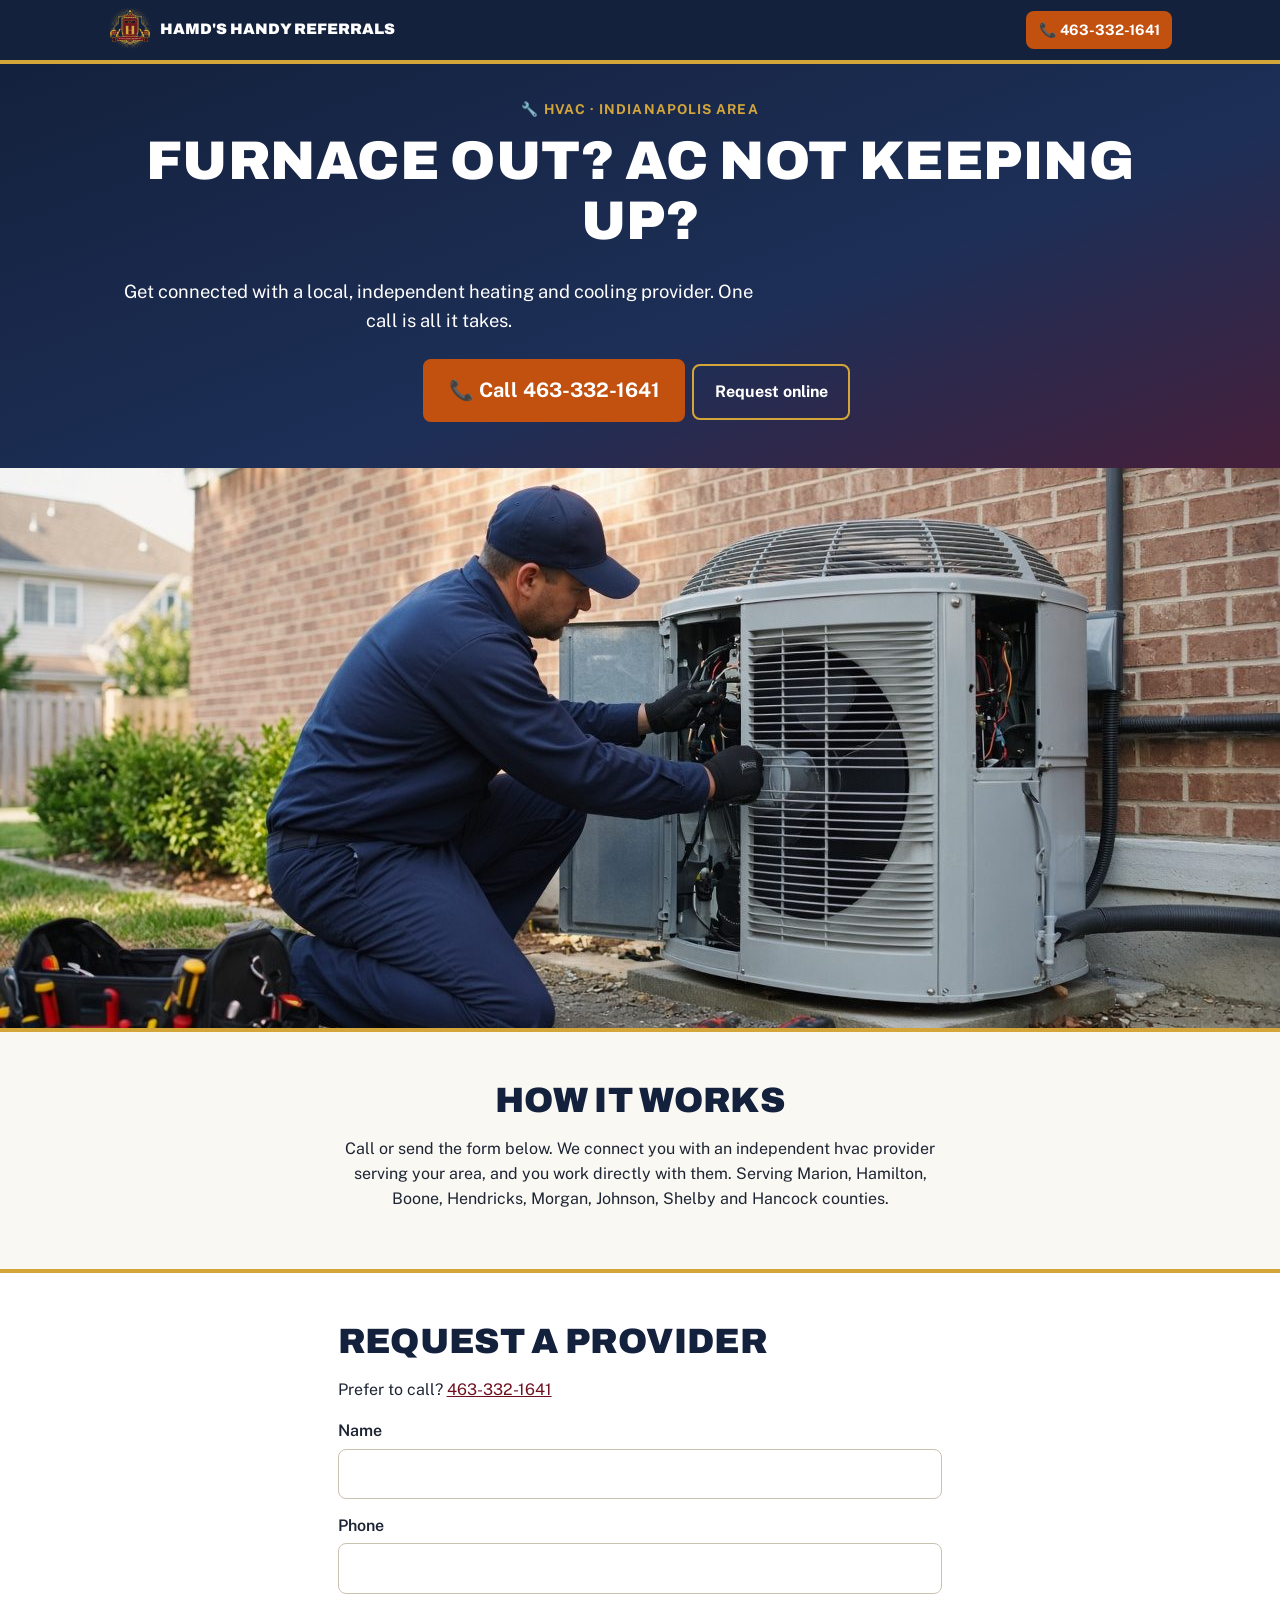
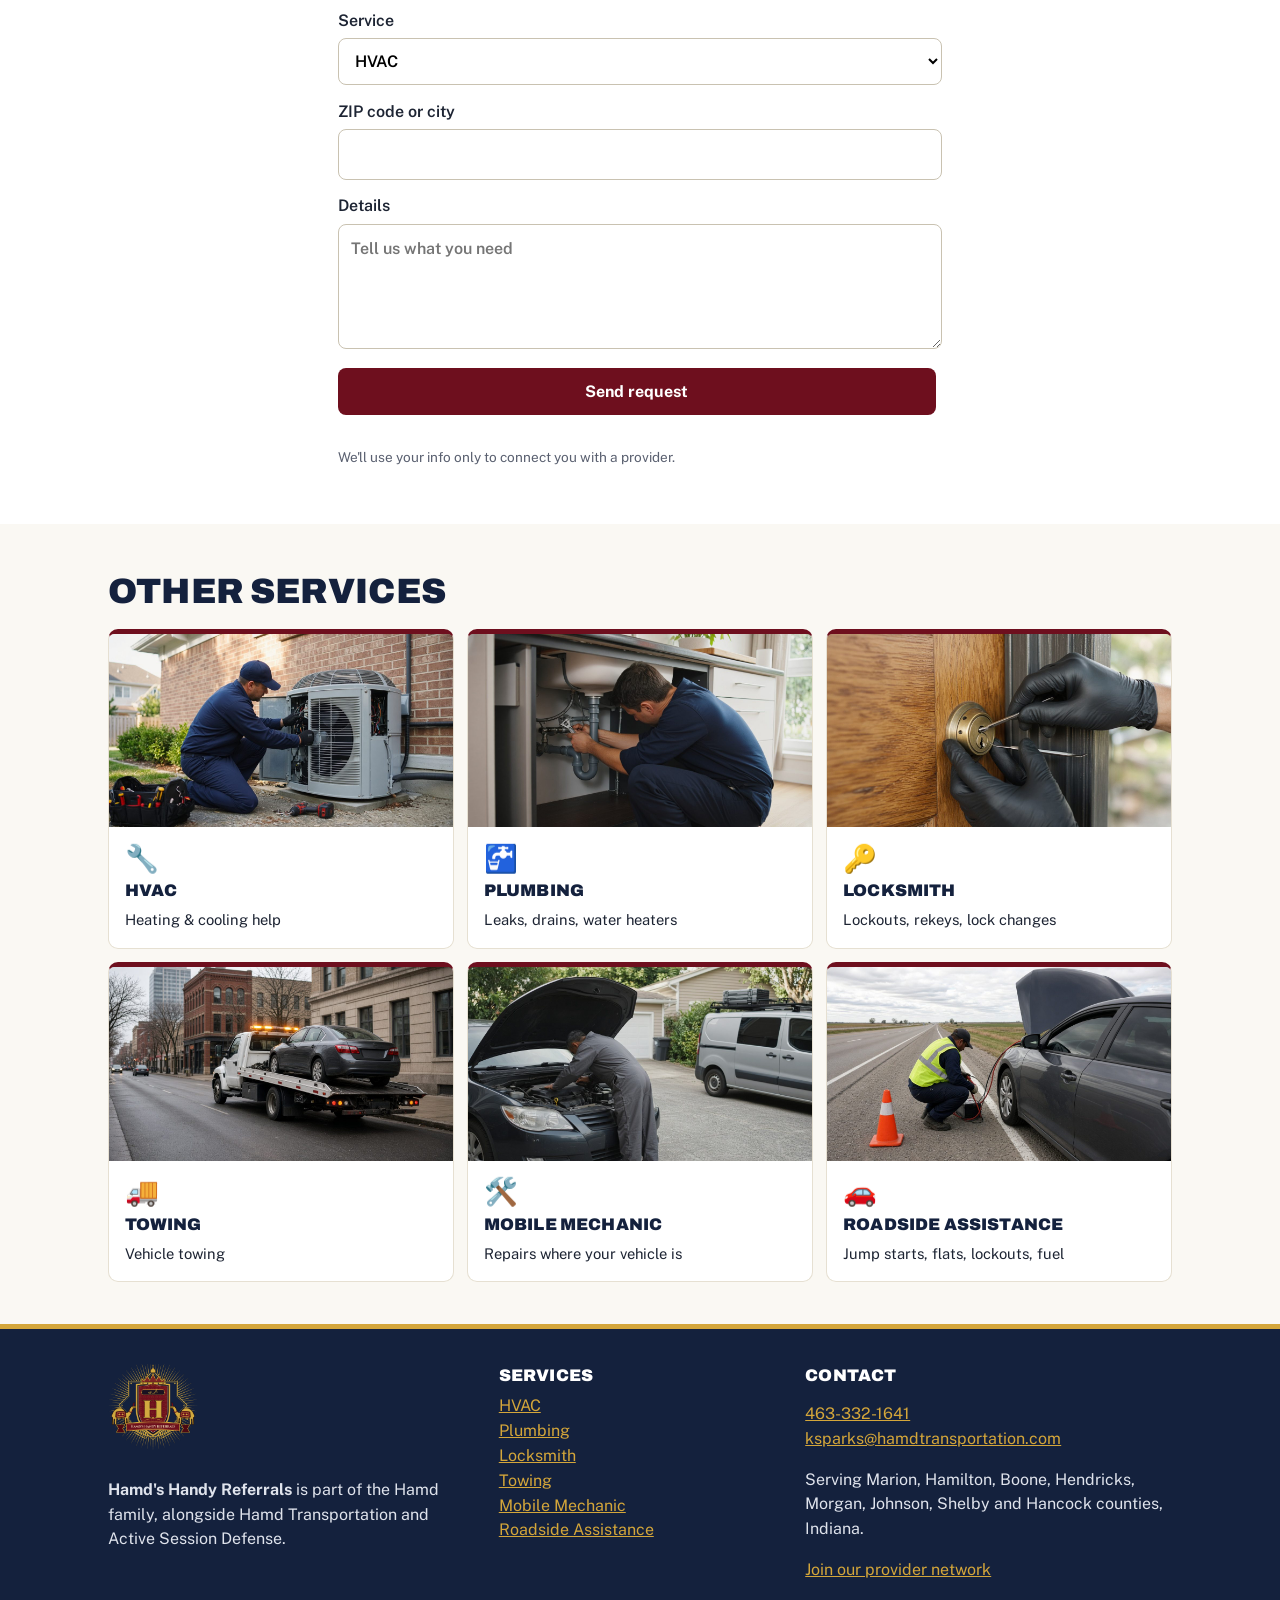
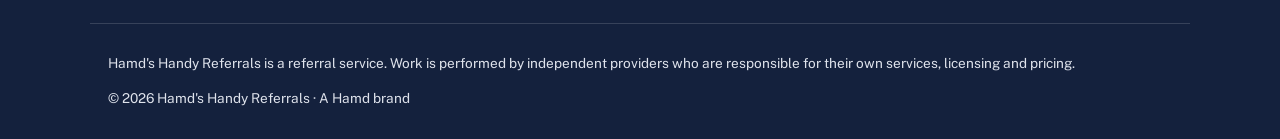
==== hvac.html @ c4eccbf1 "Hamd's Handy Referrals landing pages" ====
<!doctype html><html lang="en"><head><meta charset="utf-8"><meta name="viewport" content="width=device-width,initial-scale=1">
<title>HVAC Referrals in Indianapolis | Hamd's Handy Referrals</title><meta name="description" content="Furnace out? AC not keeping up? Get connected with a local, independent heating and cooling provider.">
<link rel="icon" href="assets/favicon.png"><link rel="preconnect" href="https://fonts.googleapis.com"><link rel="preconnect" href="https://fonts.gstatic.com" crossorigin>
<link href="https://fonts.googleapis.com/css2?family=Archivo:wght@800;900&family=Public+Sans:wght@400;600;700&display=swap" rel="stylesheet">
<link rel="stylesheet" href="styles.css"></head><body>
<header class="top"><div class="wrap bar"><a class="brand" href="index.html"><img src="assets/crest.png" alt="" width="44" height="44"><span>Hamd's Handy Referrals</span></a>
<a class="btn btn-call sm" href="tel:4633321641">📞 463-332-1641</a></div></header><main>
<section class="hero sm"><div class="wrap center"><p class="eyebrow">🔧 HVAC &middot; Indianapolis area</p><h1>Furnace out? AC not keeping up?</h1><p class="lead">Get connected with a local, independent heating and cooling provider. One call is all it takes.</p>
<a class="btn btn-call big" href="tel:4633321641">📞 Call 463-332-1641</a><a class="btn btn-ghost" href="#request">Request online</a></div></section>
<figure class="hero-img"><img src="assets/hero_hvac.jpg" alt="HVAC technician servicing an outdoor air conditioning unit" width="1280" height="720" loading="eager"></figure>
<section class="sec"><div class="wrap narrow center"><h2>How it works</h2><p>Call or send the form below. We connect you with an independent hvac provider serving your area, and you work directly with them. Serving Marion, Hamilton, Boone, Hendricks, Morgan, Johnson, Shelby and Hancock counties.</p></div></section>
<section class="sec alt" id="request"><div class="wrap narrow"><h2>Request a provider</h2><p>Prefer to call? <a href="tel:4633321641">463-332-1641</a></p>
<!-- Form delivered by FormSubmit to ksparks@hamdtransportation.com. First submission triggers a one-time activation email. -->
<form class="form" action="https://formsubmit.co/ksparks@hamdtransportation.com" method="POST">
<input type="hidden" name="_subject" value="New customer request - Hamd's Handy Referrals">
<input type="hidden" name="_next" value="https://referrals.hamdtransportation.com/thanks.html">
<input type="hidden" name="_template" value="table">
<label>Name<input name="name" required autocomplete="name"></label>
<label>Phone<input name="phone" type="tel" required autocomplete="tel"></label>
<label>Service<select name="service" required><option value="">Choose a service</option><option selected>HVAC</option><option>Plumbing</option><option>Locksmith</option><option>Towing</option><option>Mobile Mechanic</option><option>Roadside Assistance</option></select></label>
<label>ZIP code or city<input name="location" required autocomplete="postal-code"></label>
<label>Details<textarea name="details" rows="4" placeholder="Tell us what you need"></textarea></label>
<button class="btn btn-main" type="submit">Send request</button>
<p class="small">We'll use your info only to connect you with a provider.</p></form></div></section><section class="sec"><div class="wrap"><h2>Other services</h2><div class="cards"><a class="card" href="hvac.html"><img class="thumb" src="assets/hero_hvac.jpg" alt="HVAC technician servicing an outdoor air conditioning unit" width="1280" height="720" loading="lazy"><span class="ic">🔧</span><h3>HVAC</h3><p>Heating & cooling help</p></a><a class="card" href="plumbing.html"><img class="thumb" src="assets/hero_plumbing.jpg" alt="Plumber repairing pipes under a kitchen sink" width="1280" height="720" loading="lazy"><span class="ic">🚰</span><h3>Plumbing</h3><p>Leaks, drains, water heaters</p></a><a class="card" href="locksmith.html"><img class="thumb" src="assets/hero_locksmith.jpg" alt="Locksmith working on a residential door lock" width="1280" height="720" loading="lazy"><span class="ic">🔑</span><h3>Locksmith</h3><p>Lockouts, rekeys, lock changes</p></a><a class="card" href="towing.html"><img class="thumb" src="assets/hero_towing.jpg" alt="Tow truck loading a car on a city street" width="1280" height="720" loading="lazy"><span class="ic">🚚</span><h3>Towing</h3><p>Vehicle towing</p></a><a class="card" href="mobile-mechanic.html"><img class="thumb" src="assets/hero_mobile_mechanic.jpg" alt="Mobile mechanic repairing a car in a driveway" width="1280" height="720" loading="lazy"><span class="ic">🛠️</span><h3>Mobile Mechanic</h3><p>Repairs where your vehicle is</p></a><a class="card" href="roadside.html"><img class="thumb" src="assets/hero_roadside.jpg" alt="Roadside assistance jump-starting a car on a highway shoulder" width="1280" height="720" loading="lazy"><span class="ic">🚗</span><h3>Roadside Assistance</h3><p>Jump starts, flats, lockouts, fuel</p></a></div></div></section></main><footer class="foot"><div class="wrap fgrid">
<div><img src="assets/crest.png" alt="Hamd's Handy Referrals crest" width="90" height="90" loading="lazy"><p><strong>Hamd's Handy Referrals</strong> is part of the Hamd family, alongside Hamd Transportation and Active Session Defense.</p></div>
<div><h3>Services</h3><ul><li><a href="hvac.html">HVAC</a></li><li><a href="plumbing.html">Plumbing</a></li><li><a href="locksmith.html">Locksmith</a></li><li><a href="towing.html">Towing</a></li><li><a href="mobile-mechanic.html">Mobile Mechanic</a></li><li><a href="roadside.html">Roadside Assistance</a></li></ul></div>
<div><h3>Contact</h3><p><a href="tel:4633321641">463-332-1641</a><br><a href="mailto:ksparks@hamdtransportation.com">ksparks@hamdtransportation.com</a></p><p>Serving Marion, Hamilton, Boone, Hendricks, Morgan, Johnson, Shelby and Hancock counties, Indiana.</p><p><a href="providers.html">Join our provider network</a></p></div></div>
<div class="wrap disc"><p>Hamd's Handy Referrals is a referral service. Work is performed by independent providers who are responsible for their own services, licensing and pricing.</p><p>&copy; 2026 Hamd's Handy Referrals &middot; A Hamd brand</p></div></footer></body></html>
---- styles.css ----
:root{--navy:#14213D;--maroon:#6E0F1E;--gold:#D4A63A;--orange:#C2510F;--ink:#1d2433;--bg:#faf8f3}
*{box-sizing:border-box}body{margin:0;font-family:'Public Sans',system-ui,sans-serif;color:var(--ink);background:var(--bg);line-height:1.55}
img{max-width:100%;height:auto}a{color:var(--maroon)}
h1,h2,h3{font-family:'Archivo',Impact,sans-serif;font-weight:900;text-transform:uppercase;line-height:1.1;margin:.2em 0 .5em;letter-spacing:.01em}
h1{font-size:clamp(2rem,7vw,3.4rem)}h2{font-size:clamp(1.5rem,5vw,2.2rem);color:var(--navy)}h3{font-size:1.05rem}
.wrap{max-width:1100px;margin:0 auto;padding:0 1.1rem}.narrow{max-width:640px}.center{text-align:center}
.top{background:var(--navy);border-bottom:4px solid var(--gold);position:sticky;top:0;z-index:5}
.bar{display:flex;align-items:center;justify-content:space-between;gap:.6rem;padding:.5rem 1.1rem}
.brand{display:flex;align-items:center;gap:.5rem;color:#fff;text-decoration:none;font-family:'Archivo',sans-serif;font-weight:900;text-transform:uppercase;font-size:.95rem}
.btn{display:inline-block;font-weight:700;text-decoration:none;border-radius:8px;padding:.85rem 1.3rem;border:0;cursor:pointer;font-size:1rem;margin:.3rem .4rem .3rem 0;font-family:inherit}
.btn-call{background:var(--orange);color:#fff}.btn-call:hover{background:#a5440c}.btn-call.sm{padding:.5rem .8rem;font-size:.9rem;margin:0;white-space:nowrap}
.btn-call.big{font-size:1.25rem;padding:1rem 1.6rem}
.btn-main{background:var(--maroon);color:#fff}.btn-ghost{background:transparent;color:#fff;border:2px solid var(--gold)}
.hero{background:linear-gradient(160deg,var(--navy) 0%,#1d2f57 60%,var(--maroon) 140%);color:#fff;padding:2.2rem 0 2.6rem}
.hero h1{color:#fff}.hgrid{display:grid;gap:1.2rem;text-align:center;justify-items:center}.crest{width:210px}
.eyebrow{color:var(--gold);font-weight:700;text-transform:uppercase;letter-spacing:.08em;font-size:.85rem;margin:0}
.lead{font-size:1.15rem;max-width:36em;margin:0 auto 1.2rem}
.sec{padding:2.6rem 0}.alt{background:#fff;border-top:4px solid var(--gold)}.navy{background:var(--navy);color:#fff}.navy h2{color:var(--gold)}
.cta{background:var(--maroon);color:#fff}.cta h2{color:#fff}.cta .btn-main{background:var(--gold);color:var(--navy)}
.cards{display:grid;grid-template-columns:repeat(2,1fr);gap:.8rem}
.card{background:#fff;border:1px solid #e6e0d2;border-top:5px solid var(--maroon);border-radius:10px;padding:1rem;text-decoration:none;color:var(--ink)}
a.card:hover{border-top-color:var(--orange);box-shadow:0 4px 14px rgba(0,0,0,.08)}.card h3{color:var(--navy)}.card p{margin:0;font-size:.92rem}.ic{font-size:1.7rem}
.perks{grid-template-columns:1fr;margin-bottom:1.2rem}
.steps{list-style:none;padding:0;display:grid;gap:1rem;margin:0}.steps li{background:rgba(255,255,255,.06);border-left:4px solid var(--gold);padding:1rem;border-radius:8px}
.steps span{display:inline-grid;place-items:center;width:2.2rem;height:2.2rem;border-radius:50%;background:var(--orange);font-weight:900;font-family:'Archivo'}.steps p{margin:0}
.form{display:grid;gap:.9rem}.form label{display:grid;gap:.3rem;font-weight:600}
.form input,.form select,.form textarea{font:inherit;padding:.75rem;border:1.5px solid #c9c2b1;border-radius:8px;background:#fff;width:100%}
.form input:focus,.form select:focus,.form textarea:focus{outline:3px solid var(--gold);border-color:var(--navy)}.small{font-size:.85rem;color:#5a6070}
.foot{background:var(--navy);color:#dfe3ec;padding:2.2rem 0 1rem;border-top:5px solid var(--gold)}.foot a{color:var(--gold)}.foot h3{color:#fff}
.fgrid{display:grid;gap:1.5rem}.foot ul{list-style:none;padding:0;margin:0}.disc{border-top:1px solid rgba(255,255,255,.15);margin-top:1.5rem;padding-top:1rem;font-size:.85rem}
@media(max-width:420px){.brand span{font-size:.8rem}}
@media(min-width:760px){.hgrid{grid-template-columns:320px 1fr;text-align:left;justify-items:start}.crest{width:300px}.lead{margin-left:0}
.cards{grid-template-columns:repeat(3,1fr)}.perks{grid-template-columns:repeat(4,1fr)}.steps{grid-template-columns:repeat(3,1fr)}.fgrid{grid-template-columns:1.3fr 1fr 1.3fr}}
.hero-img{margin:0;background:var(--navy);border-bottom:4px solid var(--gold)}.hero-img img{display:block;width:100%;max-width:1280px;margin:0 auto;aspect-ratio:16/7;object-fit:cover}
@media(max-width:640px){.hero-img img{aspect-ratio:4/3}}
.card .thumb{display:block;width:calc(100% + 2rem);max-width:none;margin:-1rem -1rem .6rem;aspect-ratio:16/9;object-fit:cover;border-radius:5px 5px 0 0}
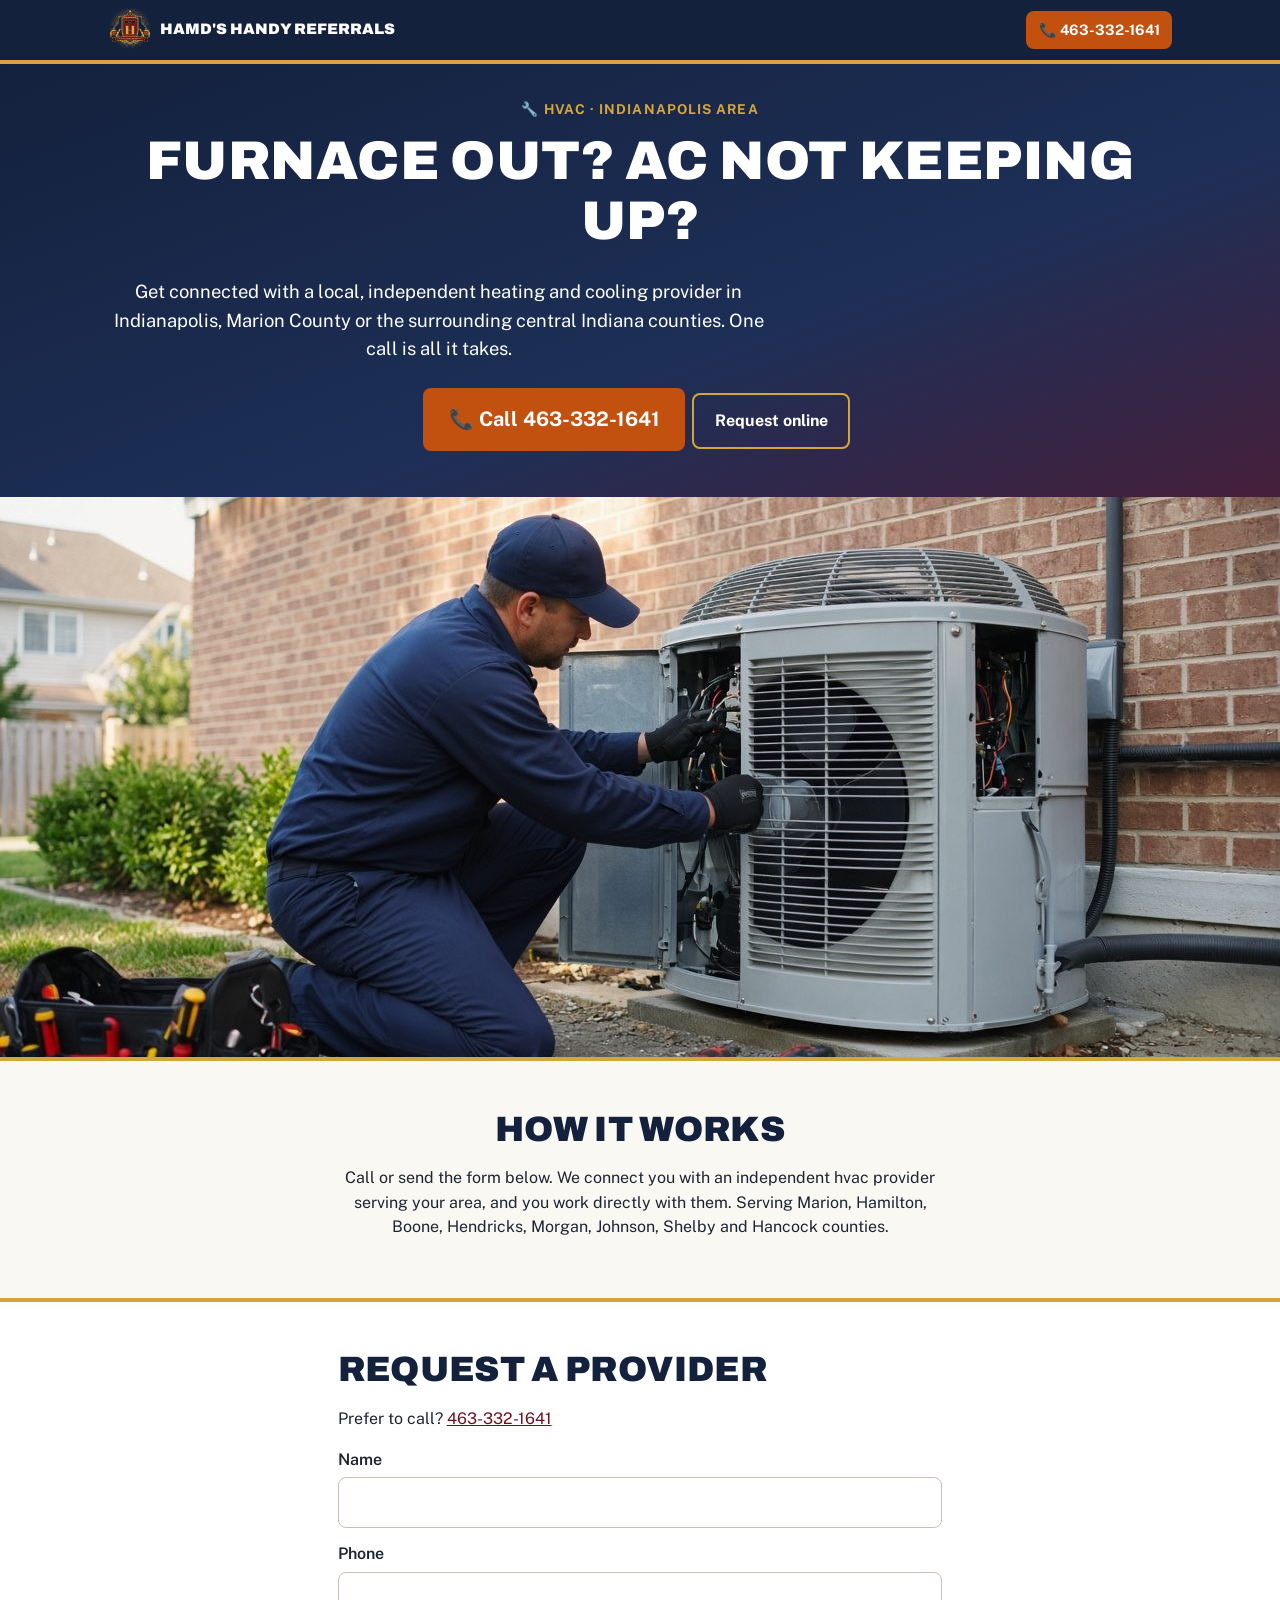
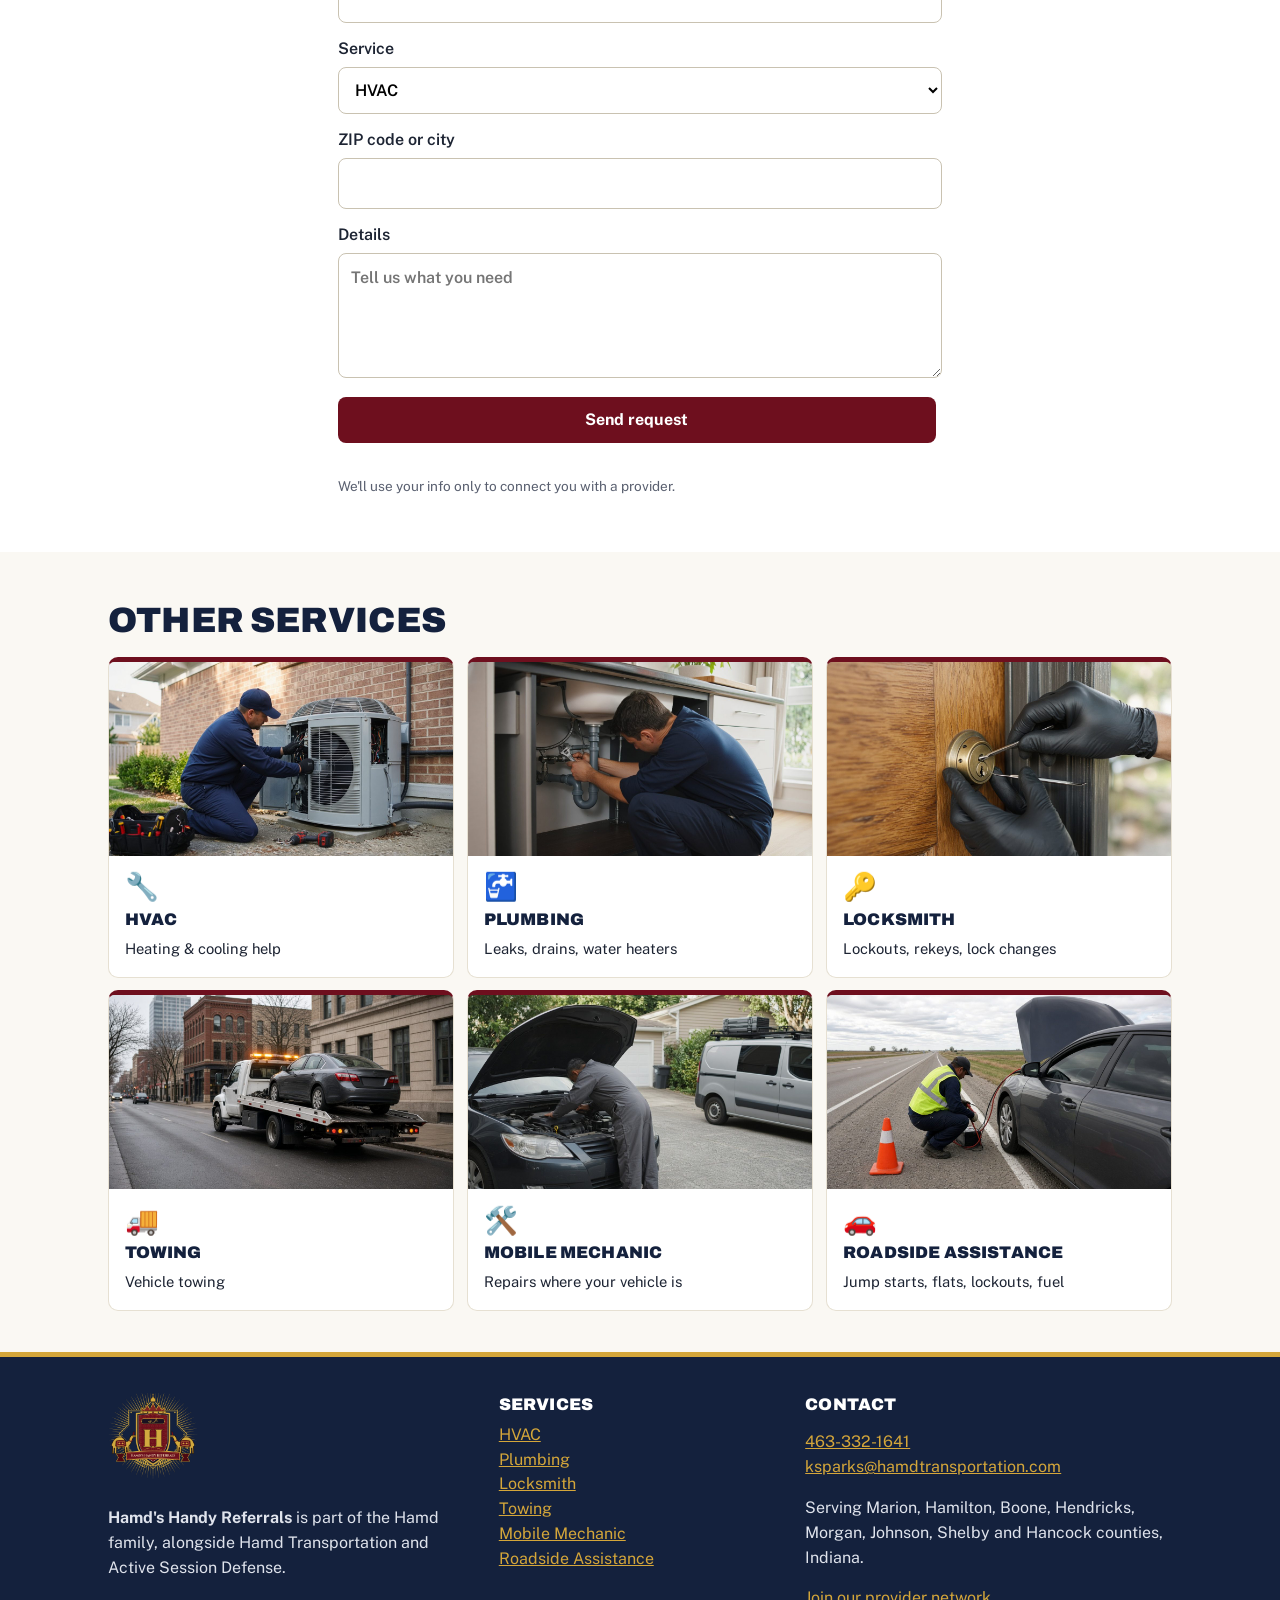
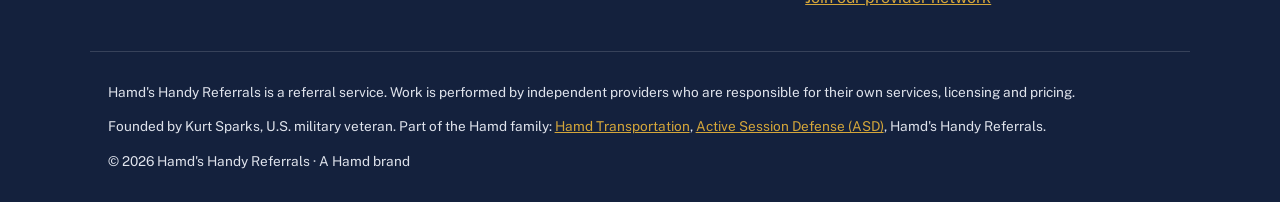
==== commit 8b80d552: "On-site SEO: titles, meta, canonical, OG, JSON-LD, family footer, sitemap, robots" ====
--- a/hvac.html
+++ b/hvac.html
@@ -1,11 +1,112 @@
 <!doctype html><html lang="en"><head><meta charset="utf-8"><meta name="viewport" content="width=device-width,initial-scale=1">
-<title>HVAC Referrals in Indianapolis | Hamd's Handy Referrals</title><meta name="description" content="Furnace out? AC not keeping up? Get connected with a local, independent heating and cooling provider.">
-<link rel="icon" href="assets/favicon.png"><link rel="preconnect" href="https://fonts.googleapis.com"><link rel="preconnect" href="https://fonts.gstatic.com" crossorigin>
+
+<!--seo--><title>HVAC &amp; Furnace Repair Referrals in Indianapolis | Hamd's Handy Referrals</title><meta name="description" content="Furnace out or AC not keeping up? Hamd&#x27;s Handy Referrals connects you with a local, independent heating and cooling provider in Indianapolis and Marion County."><link rel="canonical" href="https://referrals.hamdtransportation.com/hvac.html"><meta property="og:type" content="website"><meta property="og:site_name" content="Hamd&#x27;s Handy Referrals"><meta property="og:title" content="HVAC &amp; Furnace Repair Referrals in Indianapolis | Hamd&#x27;s Handy Referrals"><meta property="og:description" content="Furnace out or AC not keeping up? Hamd&#x27;s Handy Referrals connects you with a local, independent heating and cooling provider in Indianapolis and Marion County."><meta property="og:url" content="https://referrals.hamdtransportation.com/hvac.html"><meta property="og:image" content="https://referrals.hamdtransportation.com/assets/hero_hvac.jpg"><meta property="og:locale" content="en_US"><meta name="twitter:card" content="summary_large_image"><script type="application/ld+json">{
+ "@context": "https://schema.org",
+ "@graph": [
+  {
+   "@type": "Organization",
+   "@id": "https://hamdtransportation.com/#org",
+   "name": "Hamd Transportation LLC",
+   "url": "https://hamdtransportation.com",
+   "founder": {
+    "@id": "https://referrals.hamdtransportation.com/#kurt-sparks"
+   },
+   "subOrganization": {
+    "@id": "https://referrals.hamdtransportation.com/#hhr"
+   },
+   "brand": {
+    "@type": "Brand",
+    "name": "Hamd's Handy Referrals",
+    "url": "https://referrals.hamdtransportation.com/"
+   }
+  },
+  {
+   "@type": "Person",
+   "@id": "https://referrals.hamdtransportation.com/#kurt-sparks",
+   "name": "Kurt Sparks",
+   "jobTitle": "Founder",
+   "worksFor": {
+    "@id": "https://hamdtransportation.com/#org"
+   },
+   "sameAs": [
+    "https://hamdtransportation.com",
+    "https://activesessiondefense.com"
+   ]
+  },
+  {
+   "@type": "LocalBusiness",
+   "@id": "https://referrals.hamdtransportation.com/#hhr",
+   "name": "Hamd's Handy Referrals",
+   "url": "https://referrals.hamdtransportation.com/",
+   "logo": "https://referrals.hamdtransportation.com/assets/crest.png",
+   "image": "https://referrals.hamdtransportation.com/assets/crest.png",
+   "telephone": "+1-463-332-1641",
+   "email": "ksparks@hamdtransportation.com",
+   "founder": {
+    "@id": "https://referrals.hamdtransportation.com/#kurt-sparks"
+   },
+   "parentOrganization": {
+    "@id": "https://hamdtransportation.com/#org"
+   },
+   "areaServed": [
+    {
+     "@type": "City",
+     "name": "Indianapolis, IN"
+    },
+    {
+     "@type": "AdministrativeArea",
+     "name": "Marion County, IN"
+    },
+    {
+     "@type": "AdministrativeArea",
+     "name": "Hamilton County, IN"
+    },
+    {
+     "@type": "AdministrativeArea",
+     "name": "Boone County, IN"
+    },
+    {
+     "@type": "AdministrativeArea",
+     "name": "Hendricks County, IN"
+    },
+    {
+     "@type": "AdministrativeArea",
+     "name": "Morgan County, IN"
+    },
+    {
+     "@type": "AdministrativeArea",
+     "name": "Johnson County, IN"
+    },
+    {
+     "@type": "AdministrativeArea",
+     "name": "Shelby County, IN"
+    },
+    {
+     "@type": "AdministrativeArea",
+     "name": "Hancock County, IN"
+    }
+   ]
+  },
+  {
+   "@type": "Service",
+   "name": "HVAC referrals in Indianapolis",
+   "serviceType": "HVAC referral",
+   "url": "https://referrals.hamdtransportation.com/hvac.html",
+   "provider": {
+    "@id": "https://referrals.hamdtransportation.com/#hhr"
+   },
+   "areaServed": {
+    "@type": "City",
+    "name": "Indianapolis, IN"
+   }
+  }
+ ]
+}</script><!--/seo--><link rel="icon" href="assets/favicon.png"><link rel="preconnect" href="https://fonts.googleapis.com"><link rel="preconnect" href="https://fonts.gstatic.com" crossorigin>
 <link href="https://fonts.googleapis.com/css2?family=Archivo:wght@800;900&family=Public+Sans:wght@400;600;700&display=swap" rel="stylesheet">
 <link rel="stylesheet" href="styles.css"></head><body>
 <header class="top"><div class="wrap bar"><a class="brand" href="index.html"><img src="assets/crest.png" alt="" width="44" height="44"><span>Hamd's Handy Referrals</span></a>
 <a class="btn btn-call sm" href="tel:4633321641">📞 463-332-1641</a></div></header><main>
-<section class="hero sm"><div class="wrap center"><p class="eyebrow">🔧 HVAC &middot; Indianapolis area</p><h1>Furnace out? AC not keeping up?</h1><p class="lead">Get connected with a local, independent heating and cooling provider. One call is all it takes.</p>
+<section class="hero sm"><div class="wrap center"><p class="eyebrow">🔧 HVAC &middot; Indianapolis area</p><h1>Furnace out? AC not keeping up?</h1><p class="lead">Get connected with a local, independent heating and cooling provider in Indianapolis, Marion County or the surrounding central Indiana counties. One call is all it takes.</p>
 <a class="btn btn-call big" href="tel:4633321641">📞 Call 463-332-1641</a><a class="btn btn-ghost" href="#request">Request online</a></div></section>
 <figure class="hero-img"><img src="assets/hero_hvac.jpg" alt="HVAC technician servicing an outdoor air conditioning unit" width="1280" height="720" loading="eager"></figure>
 <section class="sec"><div class="wrap narrow center"><h2>How it works</h2><p>Call or send the form below. We connect you with an independent hvac provider serving your area, and you work directly with them. Serving Marion, Hamilton, Boone, Hendricks, Morgan, Johnson, Shelby and Hancock counties.</p></div></section>
@@ -25,4 +126,4 @@
 <div><img src="assets/crest.png" alt="Hamd's Handy Referrals crest" width="90" height="90" loading="lazy"><p><strong>Hamd's Handy Referrals</strong> is part of the Hamd family, alongside Hamd Transportation and Active Session Defense.</p></div>
 <div><h3>Services</h3><ul><li><a href="hvac.html">HVAC</a></li><li><a href="plumbing.html">Plumbing</a></li><li><a href="locksmith.html">Locksmith</a></li><li><a href="towing.html">Towing</a></li><li><a href="mobile-mechanic.html">Mobile Mechanic</a></li><li><a href="roadside.html">Roadside Assistance</a></li></ul></div>
 <div><h3>Contact</h3><p><a href="tel:4633321641">463-332-1641</a><br><a href="mailto:ksparks@hamdtransportation.com">ksparks@hamdtransportation.com</a></p><p>Serving Marion, Hamilton, Boone, Hendricks, Morgan, Johnson, Shelby and Hancock counties, Indiana.</p><p><a href="providers.html">Join our provider network</a></p></div></div>
-<div class="wrap disc"><p>Hamd's Handy Referrals is a referral service. Work is performed by independent providers who are responsible for their own services, licensing and pricing.</p><p>&copy; 2026 Hamd's Handy Referrals &middot; A Hamd brand</p></div></footer></body></html>+<div class="wrap disc"><p>Hamd's Handy Referrals is a referral service. Work is performed by independent providers who are responsible for their own services, licensing and pricing.</p><p class="family">Founded by Kurt Sparks, U.S. military veteran. Part of the Hamd family: <a href="https://hamdtransportation.com">Hamd Transportation</a>, <a href="https://activesessiondefense.com">Active Session Defense (ASD)</a>, Hamd's Handy Referrals.</p><p>&copy; 2026 Hamd's Handy Referrals &middot; A Hamd brand</p></div></footer></body></html>
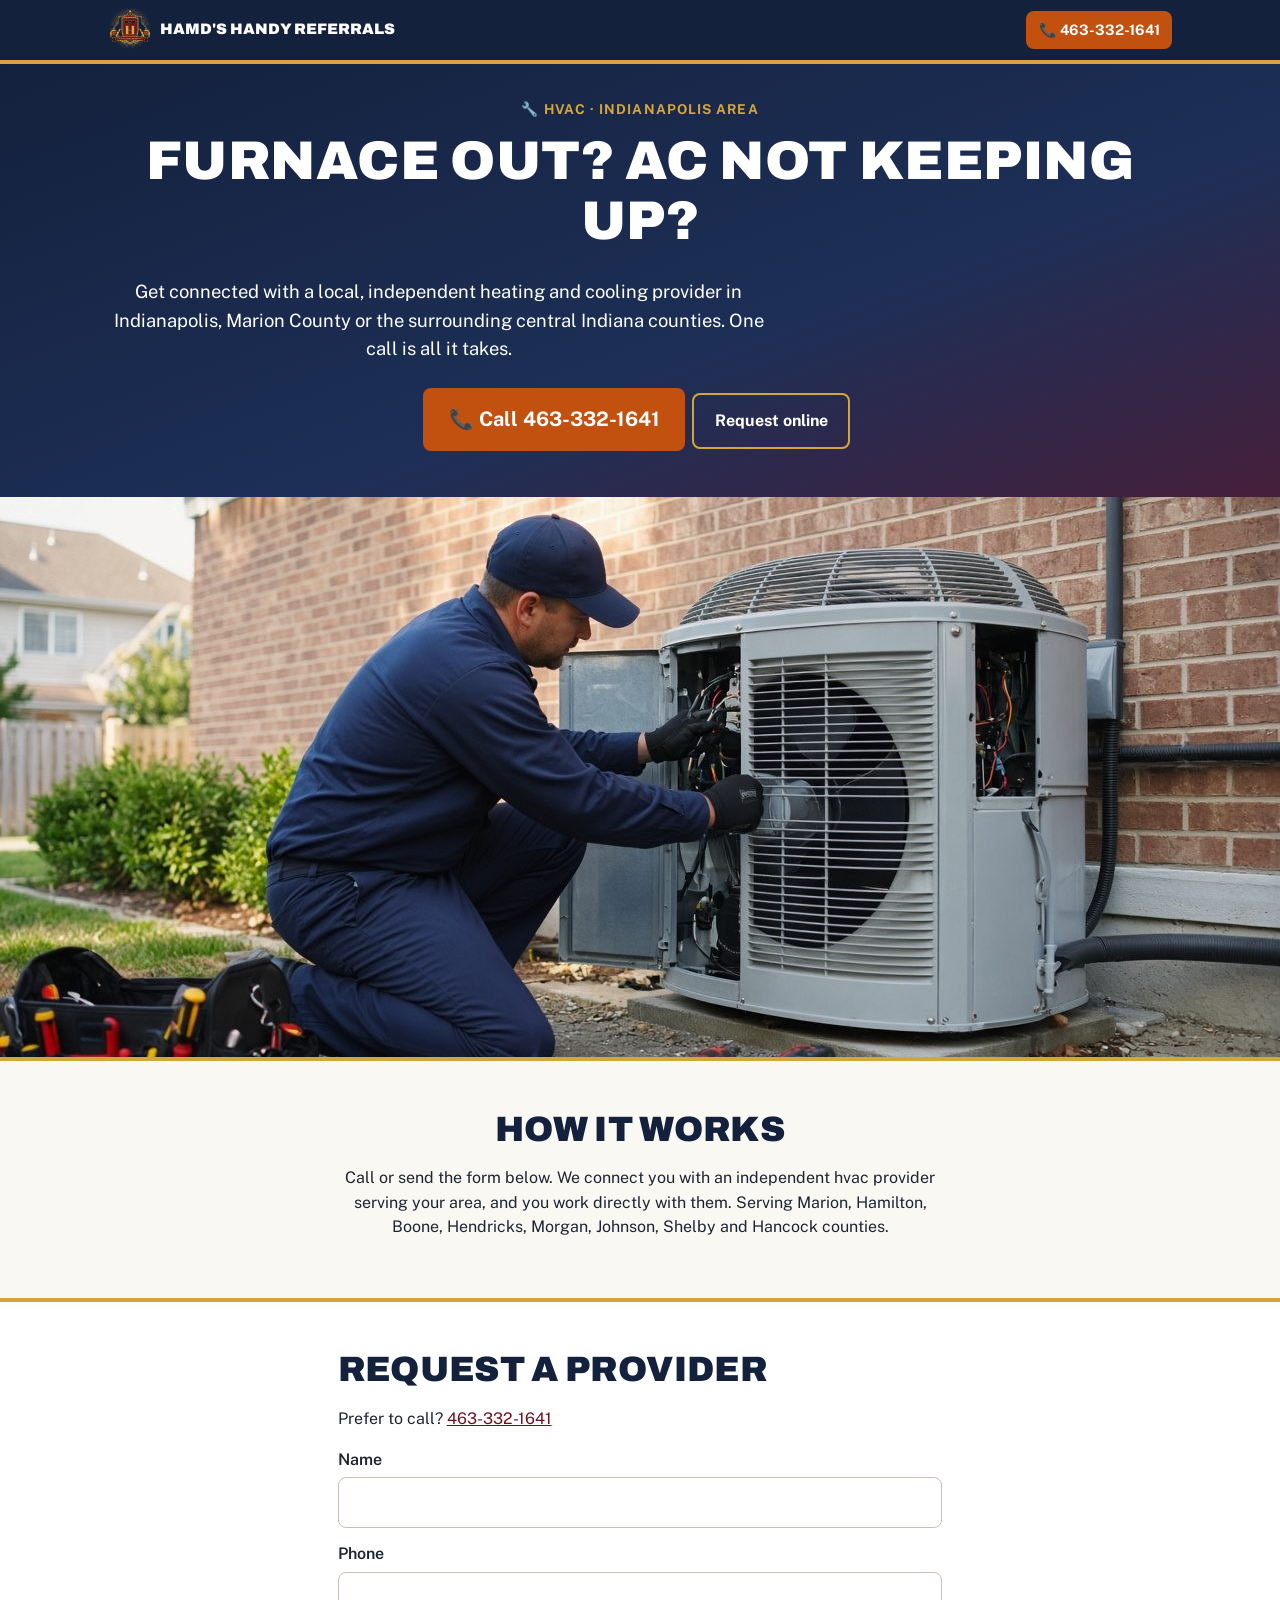
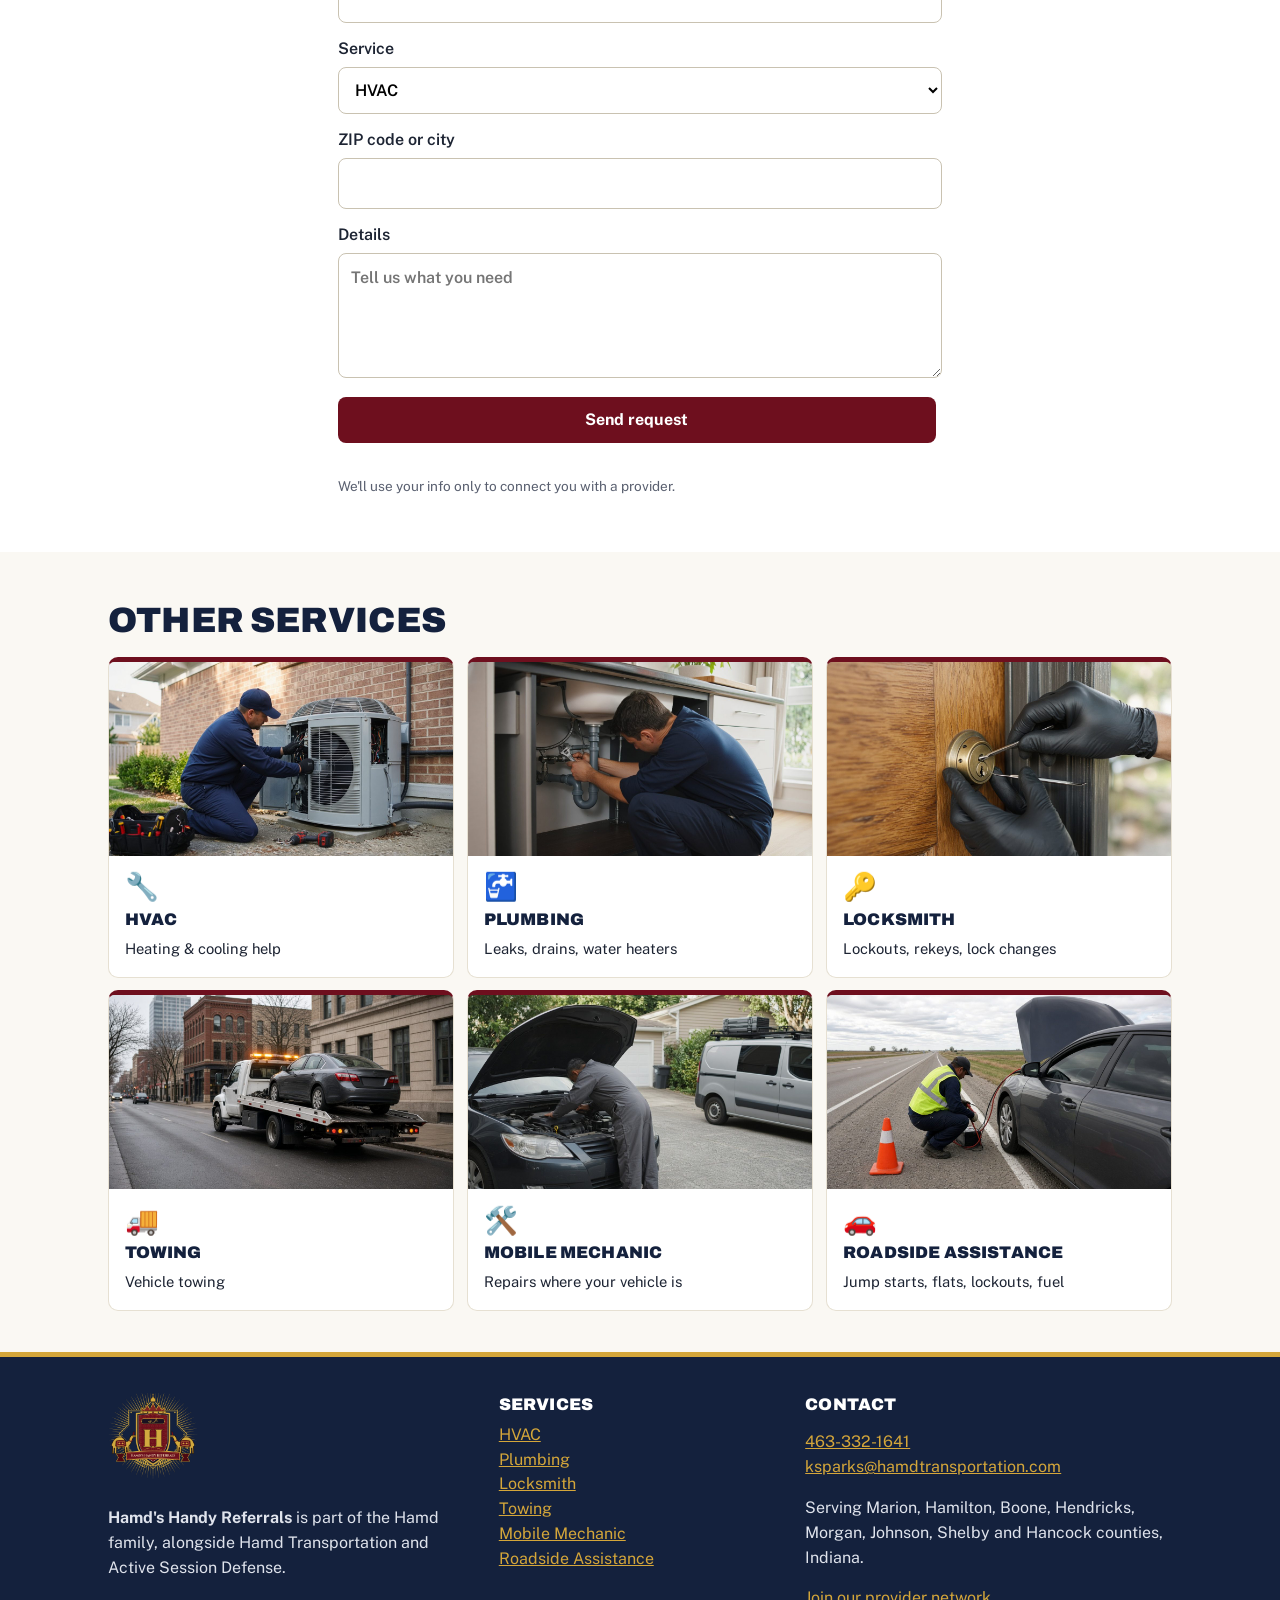
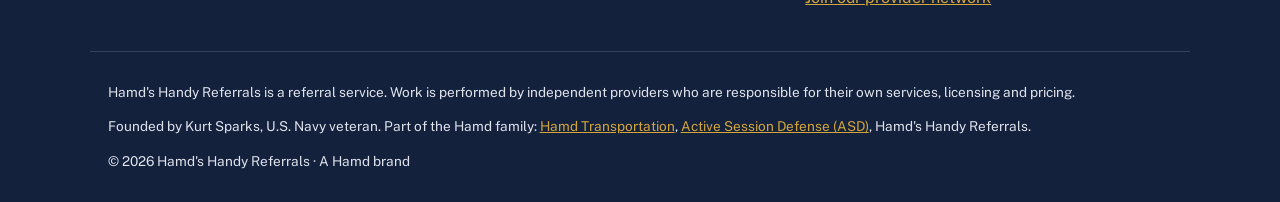
==== commit 4aecc60f: "Footer: U.S. Navy veteran" ====
--- a/hvac.html
+++ b/hvac.html
@@ -126,4 +126,4 @@
 <div><img src="assets/crest.png" alt="Hamd's Handy Referrals crest" width="90" height="90" loading="lazy"><p><strong>Hamd's Handy Referrals</strong> is part of the Hamd family, alongside Hamd Transportation and Active Session Defense.</p></div>
 <div><h3>Services</h3><ul><li><a href="hvac.html">HVAC</a></li><li><a href="plumbing.html">Plumbing</a></li><li><a href="locksmith.html">Locksmith</a></li><li><a href="towing.html">Towing</a></li><li><a href="mobile-mechanic.html">Mobile Mechanic</a></li><li><a href="roadside.html">Roadside Assistance</a></li></ul></div>
 <div><h3>Contact</h3><p><a href="tel:4633321641">463-332-1641</a><br><a href="mailto:ksparks@hamdtransportation.com">ksparks@hamdtransportation.com</a></p><p>Serving Marion, Hamilton, Boone, Hendricks, Morgan, Johnson, Shelby and Hancock counties, Indiana.</p><p><a href="providers.html">Join our provider network</a></p></div></div>
-<div class="wrap disc"><p>Hamd's Handy Referrals is a referral service. Work is performed by independent providers who are responsible for their own services, licensing and pricing.</p><p class="family">Founded by Kurt Sparks, U.S. military veteran. Part of the Hamd family: <a href="https://hamdtransportation.com">Hamd Transportation</a>, <a href="https://activesessiondefense.com">Active Session Defense (ASD)</a>, Hamd's Handy Referrals.</p><p>&copy; 2026 Hamd's Handy Referrals &middot; A Hamd brand</p></div></footer></body></html>+<div class="wrap disc"><p>Hamd's Handy Referrals is a referral service. Work is performed by independent providers who are responsible for their own services, licensing and pricing.</p><p class="family">Founded by Kurt Sparks, U.S. Navy veteran. Part of the Hamd family: <a href="https://hamdtransportation.com">Hamd Transportation</a>, <a href="https://activesessiondefense.com">Active Session Defense (ASD)</a>, Hamd's Handy Referrals.</p><p>&copy; 2026 Hamd's Handy Referrals &middot; A Hamd brand</p></div></footer></body></html>
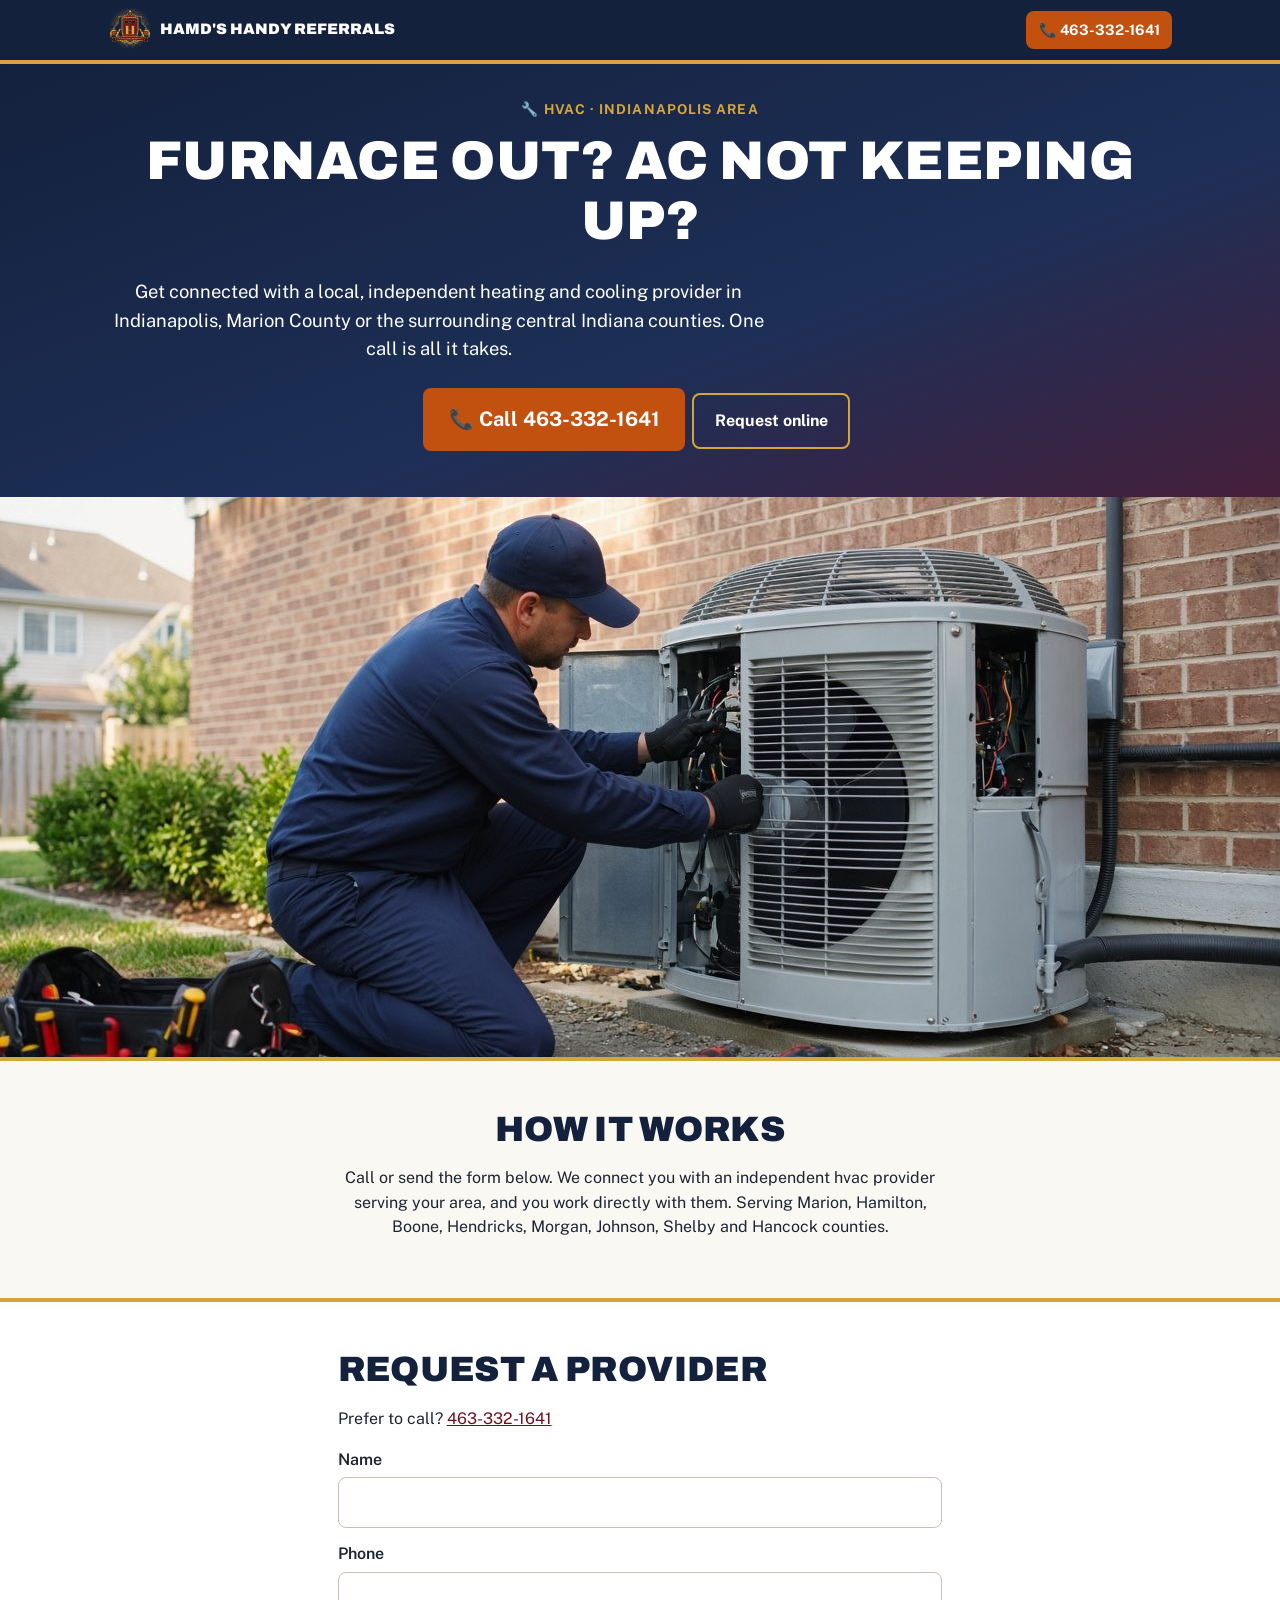
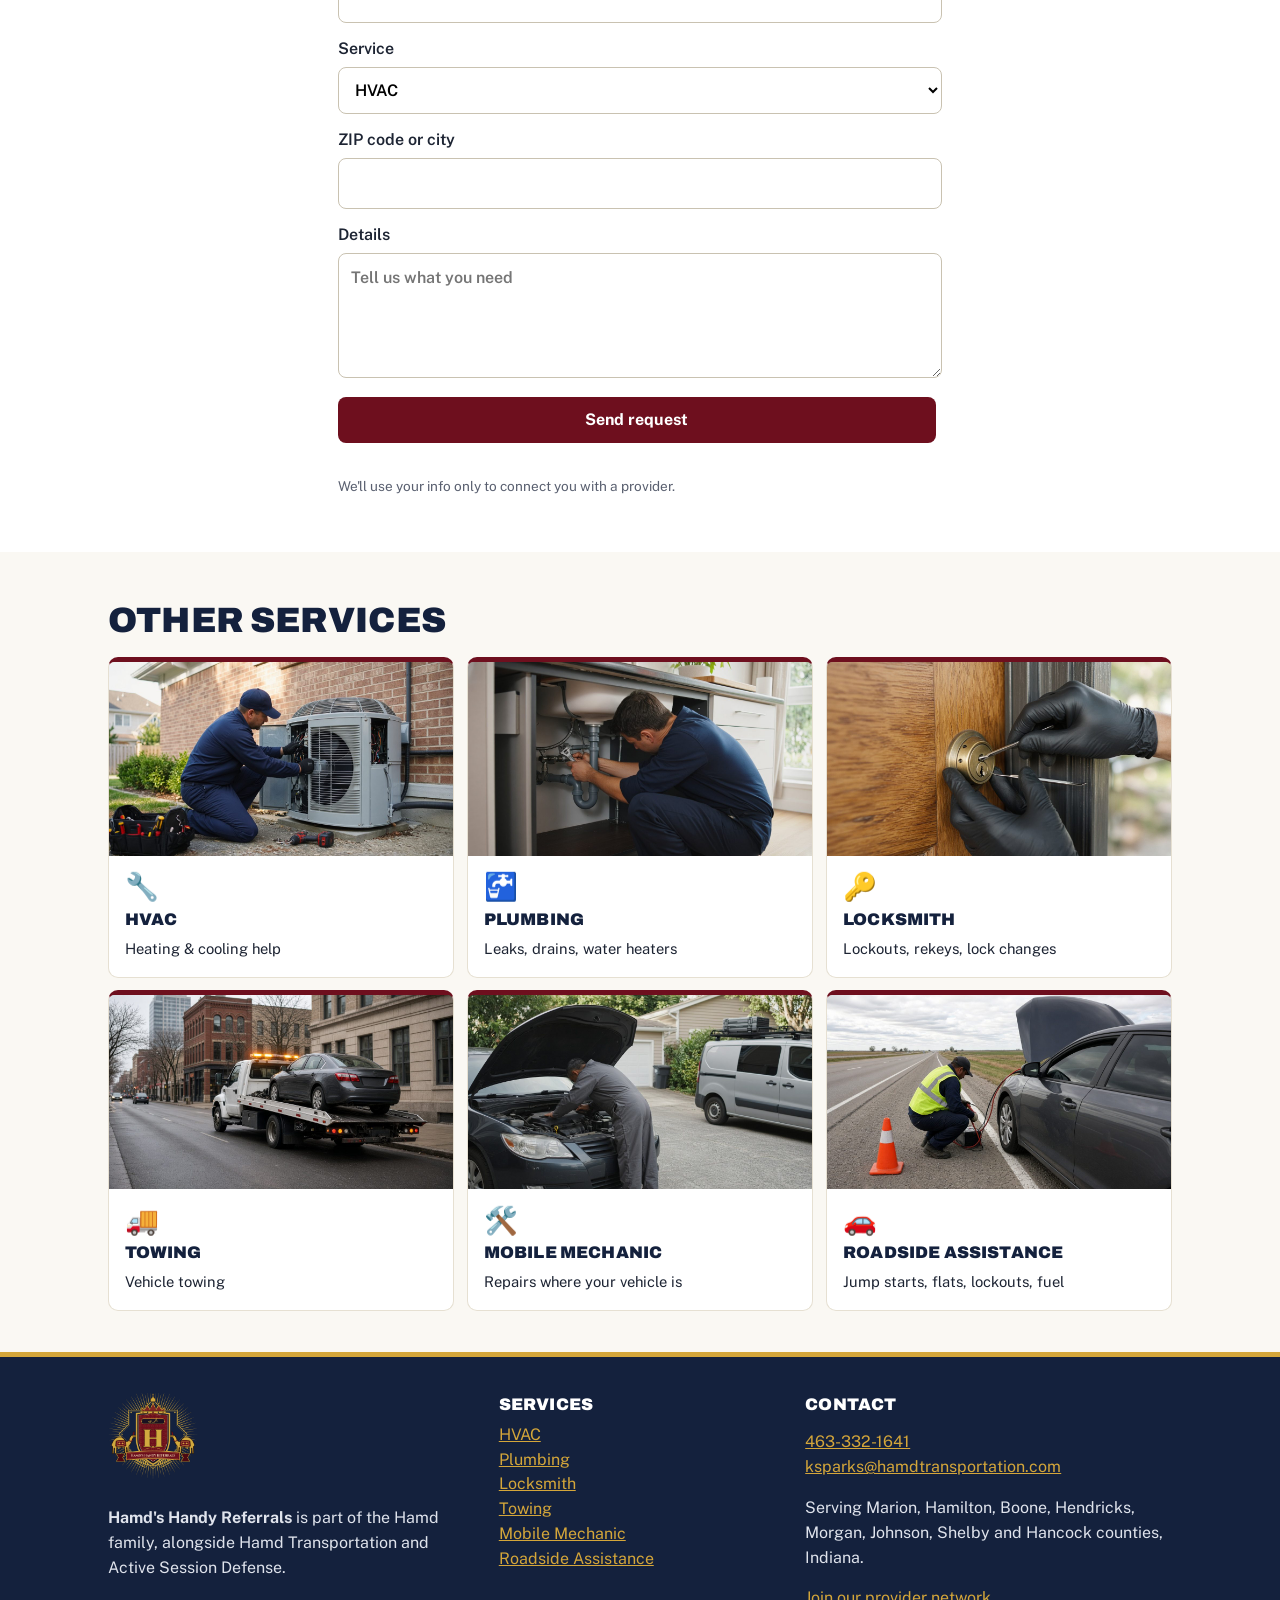
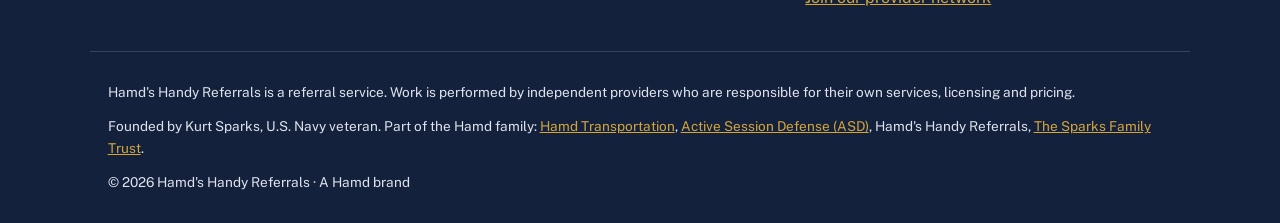
==== commit 3a55abec: "Link The Sparks Family Trust" ====
--- a/hvac.html
+++ b/hvac.html
@@ -1,6 +1,7 @@
 <!doctype html><html lang="en"><head><meta charset="utf-8"><meta name="viewport" content="width=device-width,initial-scale=1">
 
-<!--seo--><title>HVAC &amp; Furnace Repair Referrals in Indianapolis | Hamd's Handy Referrals</title><meta name="description" content="Furnace out or AC not keeping up? Hamd&#x27;s Handy Referrals connects you with a local, independent heating and cooling provider in Indianapolis and Marion County."><link rel="canonical" href="https://referrals.hamdtransportation.com/hvac.html"><meta property="og:type" content="website"><meta property="og:site_name" content="Hamd&#x27;s Handy Referrals"><meta property="og:title" content="HVAC &amp; Furnace Repair Referrals in Indianapolis | Hamd&#x27;s Handy Referrals"><meta property="og:description" content="Furnace out or AC not keeping up? Hamd&#x27;s Handy Referrals connects you with a local, independent heating and cooling provider in Indianapolis and Marion County."><meta property="og:url" content="https://referrals.hamdtransportation.com/hvac.html"><meta property="og:image" content="https://referrals.hamdtransportation.com/assets/hero_hvac.jpg"><meta property="og:locale" content="en_US"><meta name="twitter:card" content="summary_large_image"><script type="application/ld+json">{
+<!--seo--><title>HVAC &amp; Furnace Repair Referrals in Indianapolis | Hamd's Handy Referrals</title><meta name="description" content="Furnace out or AC not keeping up? Hamd&#x27;s Handy Referrals connects you with a local, independent heating and cooling provider in Indianapolis and Marion County."><link rel="canonical" href="https://referrals.hamdtransportation.com/hvac.html"><meta property="og:type" content="website"><meta property="og:site_name" content="Hamd&#x27;s Handy Referrals"><meta property="og:title" content="HVAC &amp; Furnace Repair Referrals in Indianapolis | Hamd&#x27;s Handy Referrals"><meta property="og:description" content="Furnace out or AC not keeping up? Hamd&#x27;s Handy Referrals connects you with a local, independent heating and cooling provider in Indianapolis and Marion County."><meta property="og:url" content="https://referrals.hamdtransportation.com/hvac.html"><meta property="og:image" content="https://referrals.hamdtransportation.com/assets/hero_hvac.jpg"><meta property="og:locale" content="en_US"><meta name="twitter:card" content="summary_large_image"><script type="application/ld+json">
+{
  "@context": "https://schema.org",
  "@graph": [
   {
@@ -11,9 +12,17 @@
    "founder": {
     "@id": "https://referrals.hamdtransportation.com/#kurt-sparks"
    },
-   "subOrganization": {
-    "@id": "https://referrals.hamdtransportation.com/#hhr"
-   },
+   "subOrganization": [
+    {
+     "@id": "https://referrals.hamdtransportation.com/#hhr"
+    },
+    {
+     "@type": "Organization",
+     "name": "The Sparks Family Trust",
+     "url": "https://www.google.com/maps/place/The+Sparks+Family+Trust/@39.7718047,-86.0951598,17z/data=!3m1!4b1!4m6!3m5!1s0x886b514a44e98f8f:0x662f63c8d08b95a8!8m2!3d39.7718047!4d-86.0951598!16s%2Fg%2F11z13fm9kf",
+     "telephone": "+1-317-520-6662"
+    }
+   ],
    "brand": {
     "@type": "Brand",
     "name": "Hamd's Handy Referrals",
@@ -101,7 +110,8 @@
    }
   }
  ]
-}</script><!--/seo--><link rel="icon" href="assets/favicon.png"><link rel="preconnect" href="https://fonts.googleapis.com"><link rel="preconnect" href="https://fonts.gstatic.com" crossorigin>
+}
+</script><!--/seo--><link rel="icon" href="assets/favicon.png"><link rel="preconnect" href="https://fonts.googleapis.com"><link rel="preconnect" href="https://fonts.gstatic.com" crossorigin>
 <link href="https://fonts.googleapis.com/css2?family=Archivo:wght@800;900&family=Public+Sans:wght@400;600;700&display=swap" rel="stylesheet">
 <link rel="stylesheet" href="styles.css"></head><body>
 <header class="top"><div class="wrap bar"><a class="brand" href="index.html"><img src="assets/crest.png" alt="" width="44" height="44"><span>Hamd's Handy Referrals</span></a>
@@ -126,4 +136,4 @@
 <div><img src="assets/crest.png" alt="Hamd's Handy Referrals crest" width="90" height="90" loading="lazy"><p><strong>Hamd's Handy Referrals</strong> is part of the Hamd family, alongside Hamd Transportation and Active Session Defense.</p></div>
 <div><h3>Services</h3><ul><li><a href="hvac.html">HVAC</a></li><li><a href="plumbing.html">Plumbing</a></li><li><a href="locksmith.html">Locksmith</a></li><li><a href="towing.html">Towing</a></li><li><a href="mobile-mechanic.html">Mobile Mechanic</a></li><li><a href="roadside.html">Roadside Assistance</a></li></ul></div>
 <div><h3>Contact</h3><p><a href="tel:4633321641">463-332-1641</a><br><a href="mailto:ksparks@hamdtransportation.com">ksparks@hamdtransportation.com</a></p><p>Serving Marion, Hamilton, Boone, Hendricks, Morgan, Johnson, Shelby and Hancock counties, Indiana.</p><p><a href="providers.html">Join our provider network</a></p></div></div>
-<div class="wrap disc"><p>Hamd's Handy Referrals is a referral service. Work is performed by independent providers who are responsible for their own services, licensing and pricing.</p><p class="family">Founded by Kurt Sparks, U.S. Navy veteran. Part of the Hamd family: <a href="https://hamdtransportation.com">Hamd Transportation</a>, <a href="https://activesessiondefense.com">Active Session Defense (ASD)</a>, Hamd's Handy Referrals.</p><p>&copy; 2026 Hamd's Handy Referrals &middot; A Hamd brand</p></div></footer></body></html>+<div class="wrap disc"><p>Hamd's Handy Referrals is a referral service. Work is performed by independent providers who are responsible for their own services, licensing and pricing.</p><p class="family">Founded by Kurt Sparks, U.S. Navy veteran. Part of the Hamd family: <a href="https://hamdtransportation.com">Hamd Transportation</a>, <a href="https://activesessiondefense.com">Active Session Defense (ASD)</a>, Hamd's Handy Referrals, <a href="https://www.google.com/maps/place/The+Sparks+Family+Trust/@39.7718047,-86.0951598,17z/data=!3m1!4b1!4m6!3m5!1s0x886b514a44e98f8f:0x662f63c8d08b95a8!8m2!3d39.7718047!4d-86.0951598!16s%2Fg%2F11z13fm9kf" rel="noopener">The Sparks Family Trust</a>.</p><p>&copy; 2026 Hamd's Handy Referrals &middot; A Hamd brand</p></div></footer></body></html>
